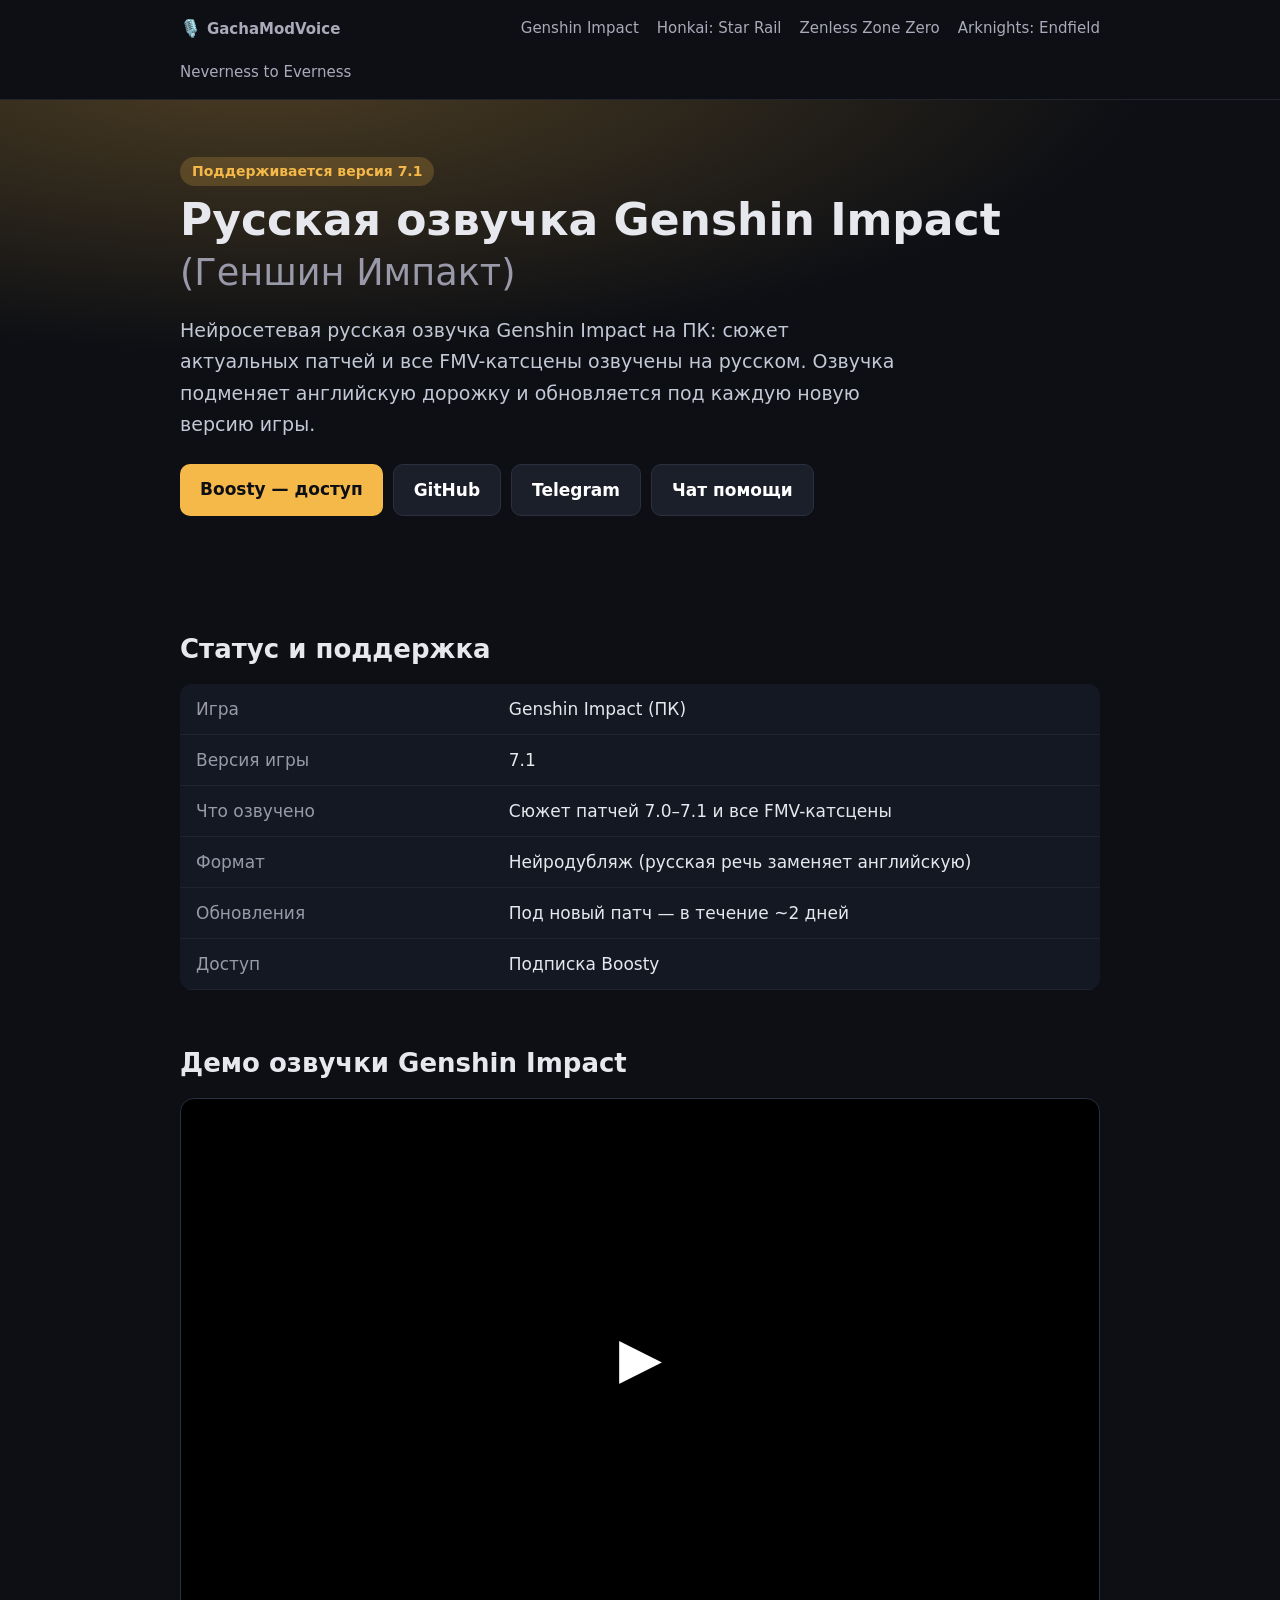
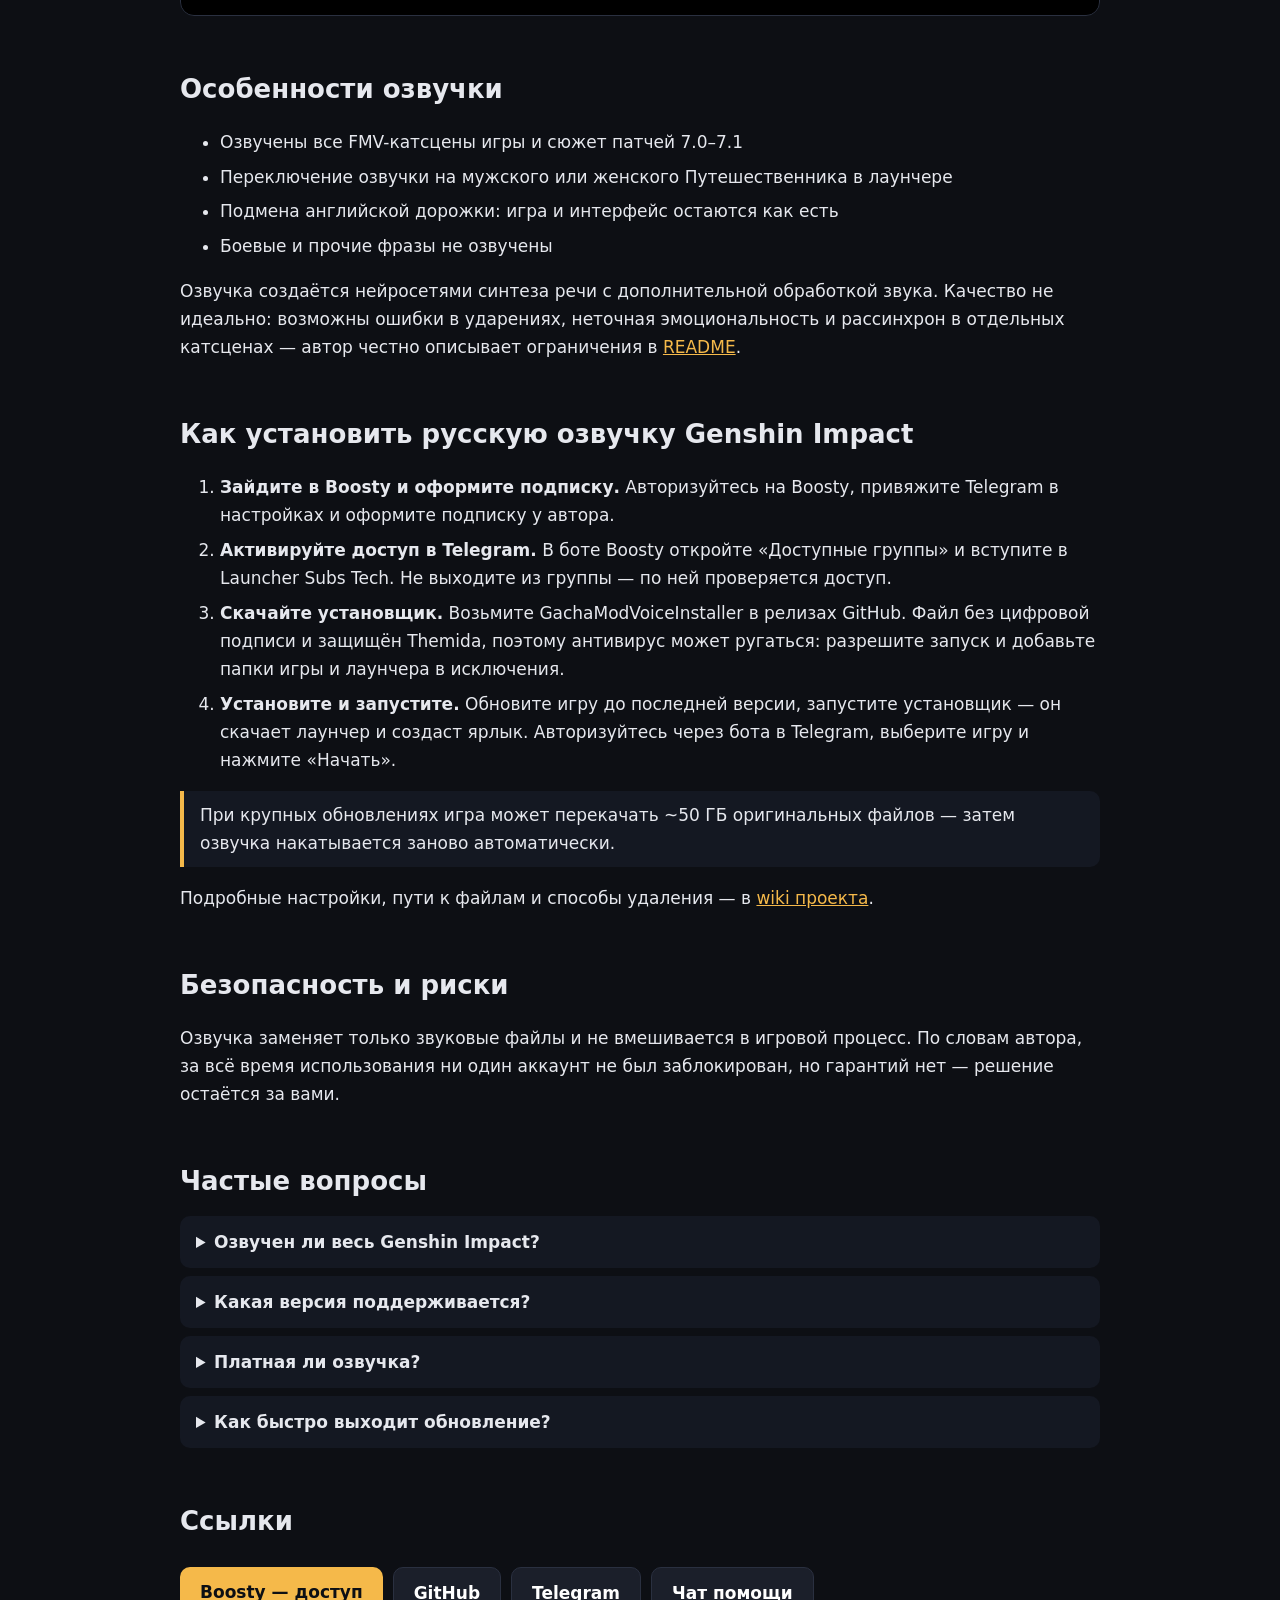
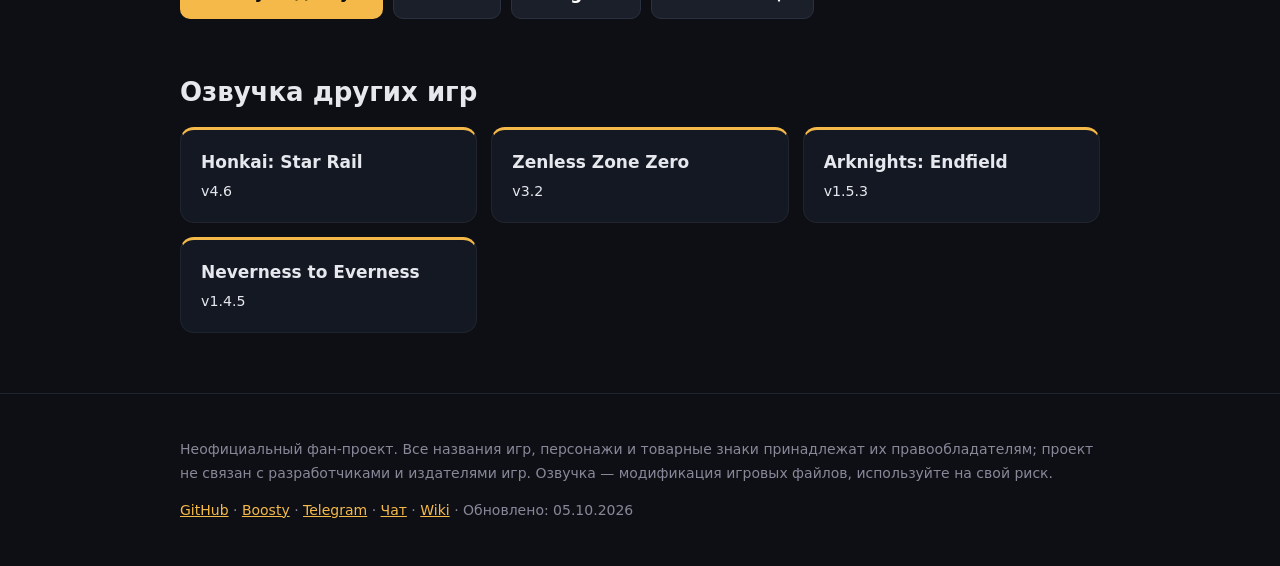
==== docs/genshin-impact/index.html @ 2dc96213 "ап" ====
<!doctype html><html lang="ru"><head><meta charset="utf-8"><meta name="viewport" content="width=device-width,initial-scale=1">
<title>Русская озвучка Genshin Impact (Геншин Импакт) на ПК — версия 7.1 | GachaModVoice</title><meta name="description" content="Русская нейроозвучка Genshin Impact на ПК: сюжет патчей 7.0–7.1 и все fmv-катсцены. Актуальная версия 7.1, демо, инструкция по установке, ссылки на Boosty, GitHub и Telegram."><link rel="canonical" href="https://kramar1337.github.io/GachaModVoice/genshin-impact/">
<meta property="og:type" content="website"><meta property="og:locale" content="ru_RU"><meta property="og:title" content="Русская озвучка Genshin Impact (Геншин Импакт) на ПК — версия 7.1 | GachaModVoice"><meta property="og:description" content="Русская нейроозвучка Genshin Impact на ПК: сюжет патчей 7.0–7.1 и все fmv-катсцены. Актуальная версия 7.1, демо, инструкция по установке, ссылки на Boosty, GitHub и Telegram."><meta property="og:url" content="https://kramar1337.github.io/GachaModVoice/genshin-impact/">
<meta name="twitter:card" content="summary"><link rel="icon" href="data:image/svg+xml,%3Csvg xmlns='http://www.w3.org/2000/svg' viewBox='0 0 100 100'%3E%3Ctext y='.9em' font-size='90'%3E🎙️%3C/text%3E%3C/svg%3E">
<link rel="stylesheet" href="../assets/style.css"><script type="application/ld+json">[{"@context": "https://schema.org", "@type": "BreadcrumbList", "itemListElement": [{"@type": "ListItem", "position": 1, "name": "GachaModVoice", "item": "https://kramar1337.github.io/GachaModVoice/"}, {"@type": "ListItem", "position": 2, "name": "Озвучка Genshin Impact", "item": "https://kramar1337.github.io/GachaModVoice/genshin-impact/"}]}, {"@context": "https://schema.org", "@type": "FAQPage", "mainEntity": [{"@type": "Question", "name": "Озвучен ли весь Genshin Impact?", "acceptedAnswer": {"@type": "Answer", "text": "Нет. Сейчас доступны катсцены и сюжет патчей 7.0–7.1. Полная озвучка игры — в планах и займёт месяцы."}}, {"@type": "Question", "name": "Какая версия поддерживается?", "acceptedAnswer": {"@type": "Answer", "text": "Genshin Impact 7.1. Под новый патч озвучка обновляется в течение ~2 дней."}}, {"@type": "Question", "name": "Платная ли озвучка?", "acceptedAnswer": {"@type": "Answer", "text": "Да, доступ к лаунчеру и готовым озвучкам открывает подписка на Boosty: она покрывает серверы, железо и разработку. Создателям контента автор выдаёт доступ бесплатно."}}, {"@type": "Question", "name": "Как быстро выходит обновление?", "acceptedAnswer": {"@type": "Answer", "text": "Когда выходит новая версия игры, озвучка обновляется под неё в течение примерно 2 дней."}}]}, {"@context": "https://schema.org", "@type": "WebPage", "name": "Русская озвучка Genshin Impact (Геншин Импакт) на ПК — версия 7.1 | GachaModVoice", "description": "Русская нейроозвучка Genshin Impact на ПК: сюжет патчей 7.0–7.1 и все fmv-катсцены. Актуальная версия 7.1, демо, инструкция по установке, ссылки на Boosty, GitHub и Telegram.", "inLanguage": "ru", "dateModified": "2026-10-05", "url": "https://kramar1337.github.io/GachaModVoice/genshin-impact/"}]</script></head><body><style>:root{--a:#f5b94a}</style><header class="t"><div class="w"><b>🎙️ <a href="../">GachaModVoice</a></b><a href="../genshin-impact/">Genshin Impact</a><a href="../honkai-star-rail/">Honkai: Star Rail</a><a href="../zenless-zone-zero/">Zenless Zone Zero</a><a href="../arknights-endfield/">Arknights: Endfield</a><a href="../neverness-to-everness/">Neverness to Everness</a></div></header><main><section class="hero"><div class="w"><span class="badge">Поддерживается версия 7.1</span>
<h1>Русская озвучка Genshin Impact <small style="font-weight:400;color:#99a">(Геншин Импакт)</small></h1><p class="lead">Нейросетевая русская озвучка Genshin Impact на ПК: сюжет актуальных патчей и все FMV-катсцены озвучены на русском. Озвучка подменяет английскую дорожку и обновляется под каждую новую версию игры.</p><div class="btns"><a class="btn p" href="https://boosty.to/kramar1337">Boosty — доступ</a><a class="btn" href="https://github.com/Kramar1337/GachaModVoice">GitHub</a><a class="btn" href="https://t.me/GachaModVoice">Telegram</a><a class="btn" href="https://t.me/GachaModVoiceChat">Чат помощи</a></div></div></section><div class="w">
<h2>Статус и поддержка</h2><table><tr><td>Игра</td><td>Genshin Impact (ПК)</td></tr><tr><td>Версия игры</td><td>7.1</td></tr><tr><td>Что озвучено</td><td>Сюжет патчей 7.0–7.1 и все FMV-катсцены</td></tr><tr><td>Формат</td><td>Нейродубляж (русская речь заменяет английскую)</td></tr><tr><td>Обновления</td><td>Под новый патч — в течение ~2 дней</td></tr><tr><td>Доступ</td><td>Подписка Boosty</td></tr></table>
<h2>Демо озвучки Genshin Impact</h2><div class="demo" data-id="2fbrGOjHxRE" style="background-image:url(https://i.ytimg.com/vi/2fbrGOjHxRE/hqdefault.jpg)"><button aria-label="Смотреть демо озвучки Genshin Impact">▶</button></div>
<h2>Особенности озвучки</h2><ul class="f"><li>Озвучены все FMV-катсцены игры и сюжет патчей 7.0–7.1</li><li>Переключение озвучки на мужского или женского Путешественника в лаунчере</li><li>Подмена английской дорожки: игра и интерфейс остаются как есть</li><li>Боевые и прочие фразы не озвучены</li></ul>
<p>Озвучка создаётся нейросетями синтеза речи с дополнительной обработкой звука. Качество не идеально: возможны ошибки в ударениях, неточная эмоциональность и рассинхрон в отдельных катсценах — автор честно описывает ограничения в <a href="https://github.com/Kramar1337/GachaModVoice#readme">README</a>.</p>
<h2>Как установить русскую озвучку Genshin Impact</h2><ol><li><b>Зайдите в Boosty и оформите подписку.</b> Авторизуйтесь на Boosty, привяжите Telegram в настройках и оформите подписку у автора.</li><li><b>Активируйте доступ в Telegram.</b> В боте Boosty откройте «Доступные группы» и вступите в Launcher Subs Tech. Не выходите из группы — по ней проверяется доступ.</li><li><b>Скачайте установщик.</b> Возьмите GachaModVoiceInstaller в релизах GitHub. Файл без цифровой подписи и защищён Themida, поэтому антивирус может ругаться: разрешите запуск и добавьте папки игры и лаунчера в исключения.</li><li><b>Установите и запустите.</b> Обновите игру до последней версии, запустите установщик — он скачает лаунчер и создаст ярлык. Авторизуйтесь через бота в Telegram, выберите игру и нажмите «Начать».</li></ol><div class="note">При крупных обновлениях игра может перекачать ~50 ГБ оригинальных файлов — затем озвучка накатывается заново автоматически.</div>
<p>Подробные настройки, пути к файлам и способы удаления — в <a href="https://github.com/Kramar1337/GachaModVoice/wiki">wiki проекта</a>.</p>
<h2>Безопасность и риски</h2><p>Озвучка заменяет только звуковые файлы и не вмешивается в игровой процесс. По словам автора, за всё время использования ни один аккаунт не был заблокирован, но гарантий нет — решение остаётся за вами.</p>
<h2>Частые вопросы</h2><details><summary>Озвучен ли весь Genshin Impact?</summary><p>Нет. Сейчас доступны катсцены и сюжет патчей 7.0–7.1. Полная озвучка игры — в планах и займёт месяцы.</p></details><details><summary>Какая версия поддерживается?</summary><p>Genshin Impact 7.1. Под новый патч озвучка обновляется в течение ~2 дней.</p></details><details><summary>Платная ли озвучка?</summary><p>Да, доступ к лаунчеру и готовым озвучкам открывает подписка на Boosty: она покрывает серверы, железо и разработку. Создателям контента автор выдаёт доступ бесплатно.</p></details><details><summary>Как быстро выходит обновление?</summary><p>Когда выходит новая версия игры, озвучка обновляется под неё в течение примерно 2 дней.</p></details><h2>Ссылки</h2><div class="btns"><a class="btn p" href="https://boosty.to/kramar1337">Boosty — доступ</a><a class="btn" href="https://github.com/Kramar1337/GachaModVoice">GitHub</a><a class="btn" href="https://t.me/GachaModVoice">Telegram</a><a class="btn" href="https://t.me/GachaModVoiceChat">Чат помощи</a></div>
<h2>Озвучка других игр</h2><div class="grid" style="--c:#f5b94a"><a class="card" href="../honkai-star-rail/"><b>Honkai: Star Rail</b><br><small>v4.6</small></a><a class="card" href="../zenless-zone-zero/"><b>Zenless Zone Zero</b><br><small>v3.2</small></a><a class="card" href="../arknights-endfield/"><b>Arknights: Endfield</b><br><small>v1.5.3</small></a><a class="card" href="../neverness-to-everness/"><b>Neverness to Everness</b><br><small>v1.4.5</small></a></div></div></main><footer><div class="w"><p>Неофициальный фан-проект. Все названия игр, персонажи и товарные знаки принадлежат их правообладателям; проект не связан с разработчиками и издателями игр. Озвучка — модификация игровых файлов, используйте на свой риск.</p>
<p><a href="https://github.com/Kramar1337/GachaModVoice">GitHub</a> · <a href="https://boosty.to/kramar1337">Boosty</a> · <a href="https://t.me/GachaModVoice">Telegram</a> · <a href="https://t.me/GachaModVoiceChat">Чат</a> · <a href="https://github.com/Kramar1337/GachaModVoice/wiki">Wiki</a> · Обновлено: 05.10.2026</p></div></footer></body></html><script>document.querySelectorAll('.demo').forEach(function(e){e.onclick=function(){e.innerHTML='<iframe src="https://www.youtube-nocookie.com/embed/'+e.dataset.id+'?autoplay=1" allow="autoplay;encrypted-media;fullscreen" allowfullscreen title="Демо озвучки"></iframe>'}})</script>
---- docs/assets/style.css ----
*{box-sizing:border-box}html{scroll-behavior:smooth}body{margin:0;font:17px/1.65 system-ui,-apple-system,"Segoe UI",Roboto,sans-serif;background:#0d0f14;color:#e6e8ee}
:root{--a:#8b9bff}a{color:var(--a)}.w{max-width:960px;margin:0 auto;padding:0 20px}
header.t{border-bottom:1px solid #20242e}header.t .w{display:flex;gap:18px;align-items:center;flex-wrap:wrap;padding:14px 20px}
header.t b{margin-right:auto}header.t a{color:#aab;text-decoration:none;font-size:15px}
.hero{padding:56px 0 36px;background:radial-gradient(900px 300px at 20% -10%,color-mix(in srgb,var(--a) 28%,transparent),transparent)}
h1{font-size:clamp(28px,5vw,44px);line-height:1.15;margin:.2em 0}h2{margin:2em 0 .5em;font-size:26px}
.lead{font-size:19px;color:#c3c8d6;max-width:720px}.badge{display:inline-block;padding:3px 12px;border-radius:99px;background:color-mix(in srgb,var(--a) 20%,transparent);color:var(--a);font-size:14px;font-weight:600}
.btns{display:flex;gap:10px;flex-wrap:wrap;margin:24px 0}.btn{padding:11px 20px;border-radius:10px;background:#1b1f2a;color:#fff;text-decoration:none;font-weight:600;border:1px solid #2a3040}
.btn.p{background:var(--a);color:#0d0f14;border:0}.btn:hover{filter:brightness(1.15)}
table{width:100%;border-collapse:collapse;background:#141822;border-radius:12px;overflow:hidden}td{padding:11px 16px;border-bottom:1px solid #20242e}td:first-child{color:#99a;width:34%}
.demo{position:relative;aspect-ratio:16/9;background:#000 center/cover;border-radius:14px;overflow:hidden;border:1px solid #2a3040}.demo button{position:absolute;inset:0;width:100%;border:0;background:rgba(0,0,0,.35);color:#fff;font-size:56px;cursor:pointer}.demo iframe{width:100%;height:100%;border:0}
ul.f li,ol li{margin:.4em 0}.card{background:#141822;border:1px solid #20242e;border-radius:14px;padding:18px 20px}
.note{border-left:4px solid var(--a);padding:10px 16px;background:#141822;border-radius:0 10px 10px 0;margin:16px 0}
details{background:#141822;border-radius:10px;padding:12px 16px;margin:8px 0}summary{cursor:pointer;font-weight:600}
.grid{display:grid;grid-template-columns:repeat(auto-fit,minmax(260px,1fr));gap:14px}.grid a.card{text-decoration:none;color:inherit;border-top:3px solid var(--c)}.grid a.card:hover{background:#1a1f2b}
footer{margin-top:60px;padding:30px 0;border-top:1px solid #20242e;color:#889;font-size:14px}
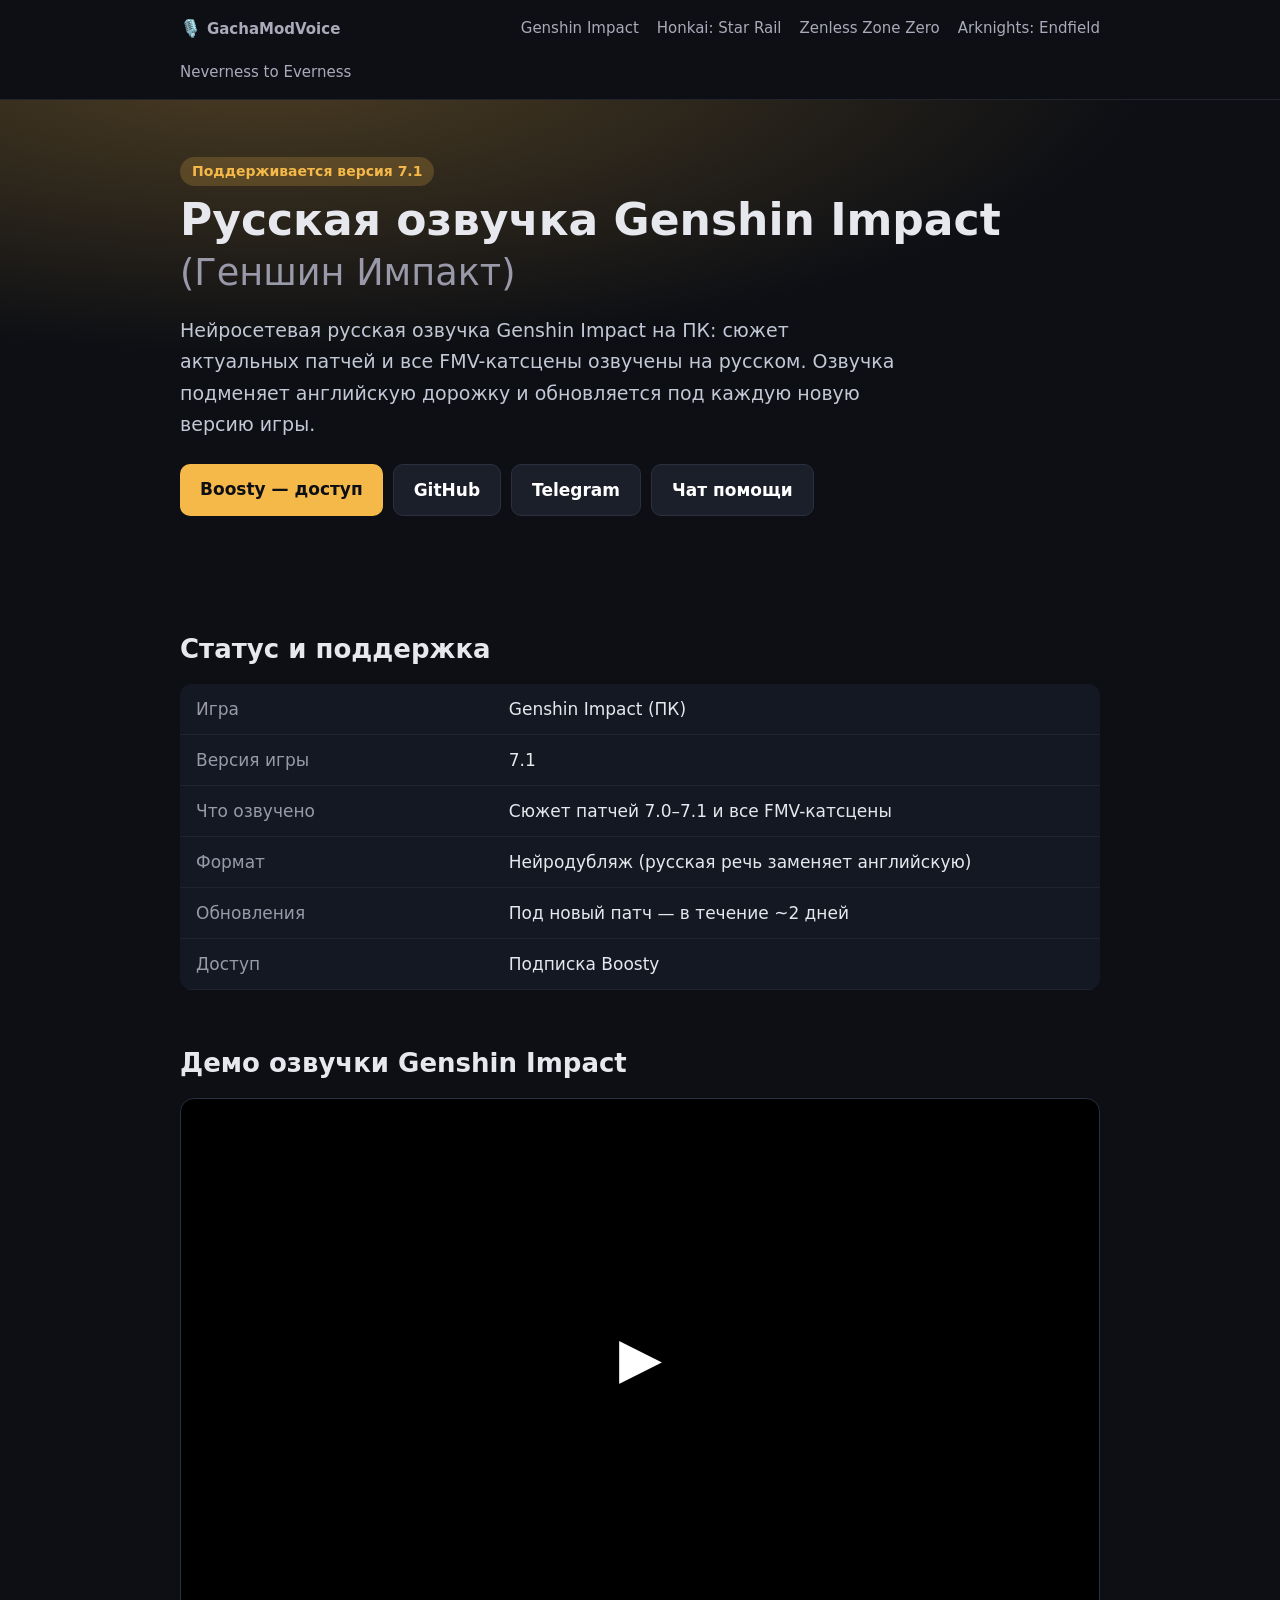
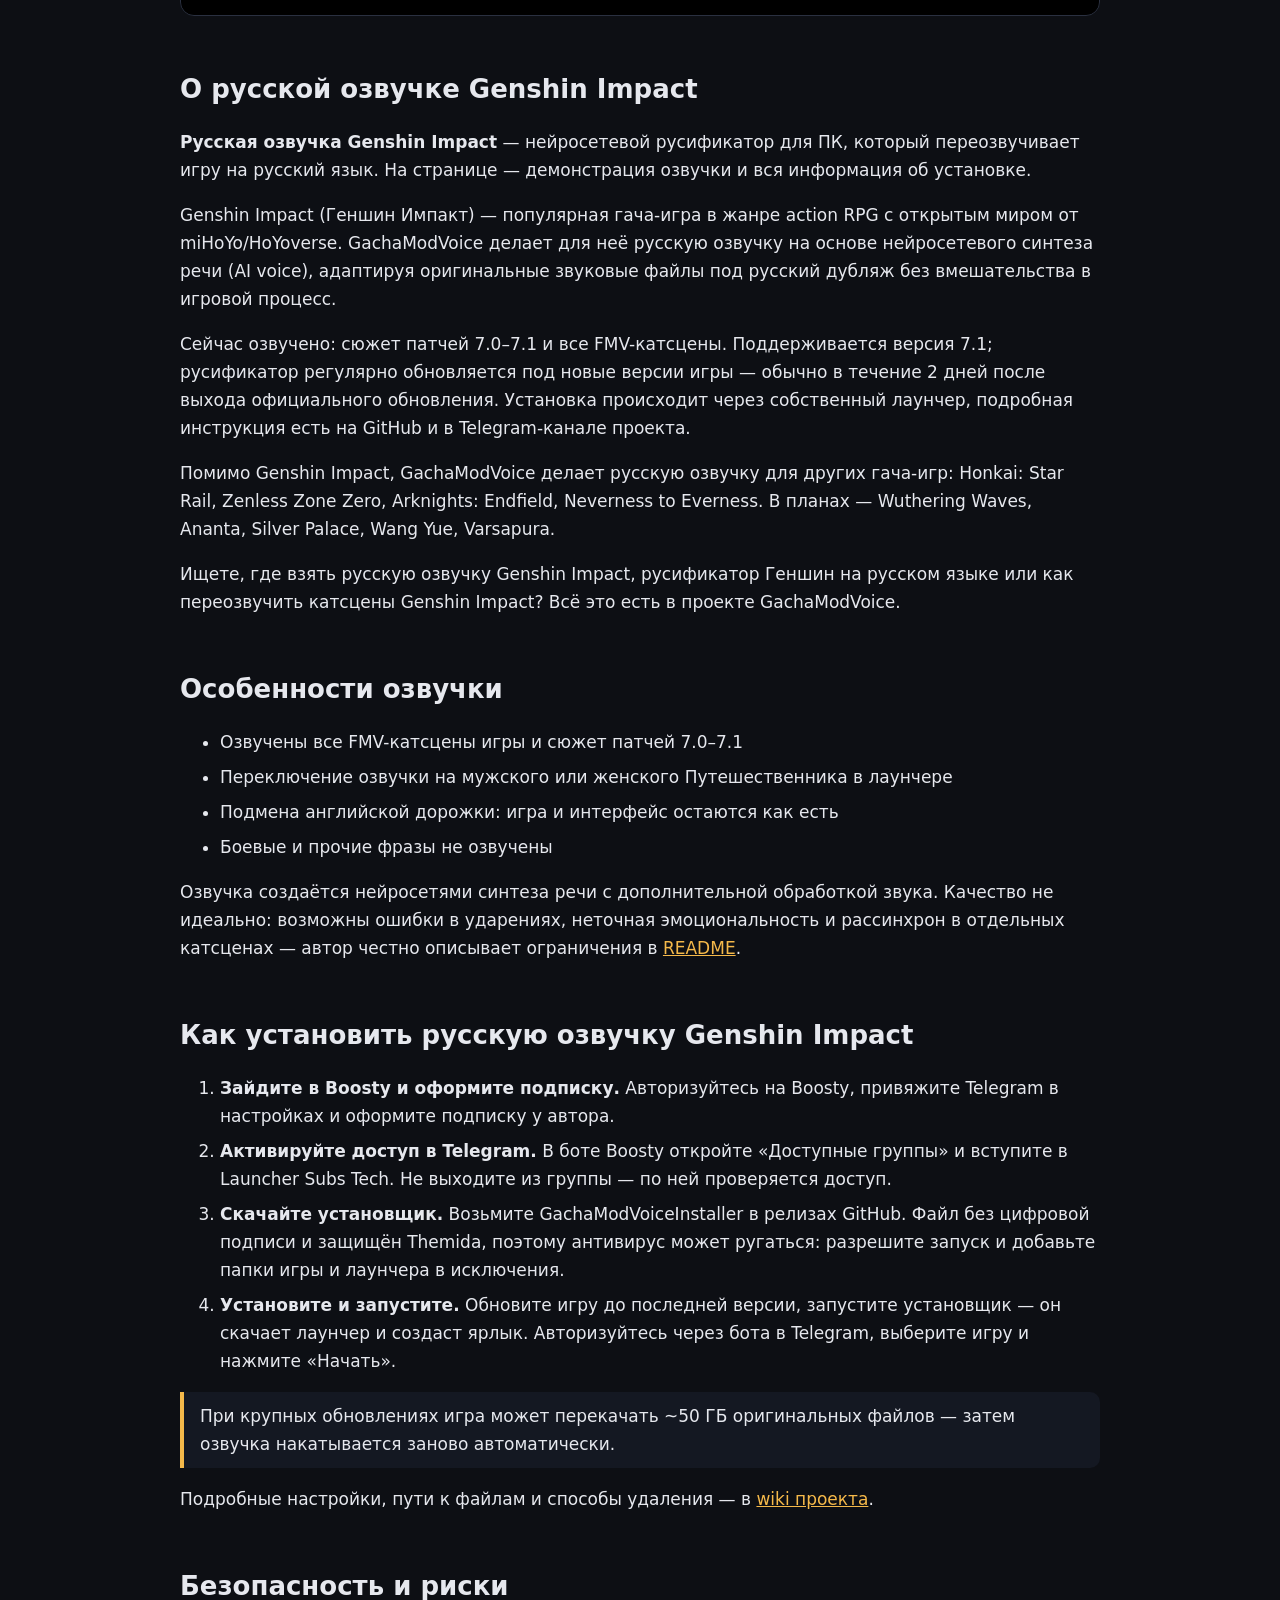
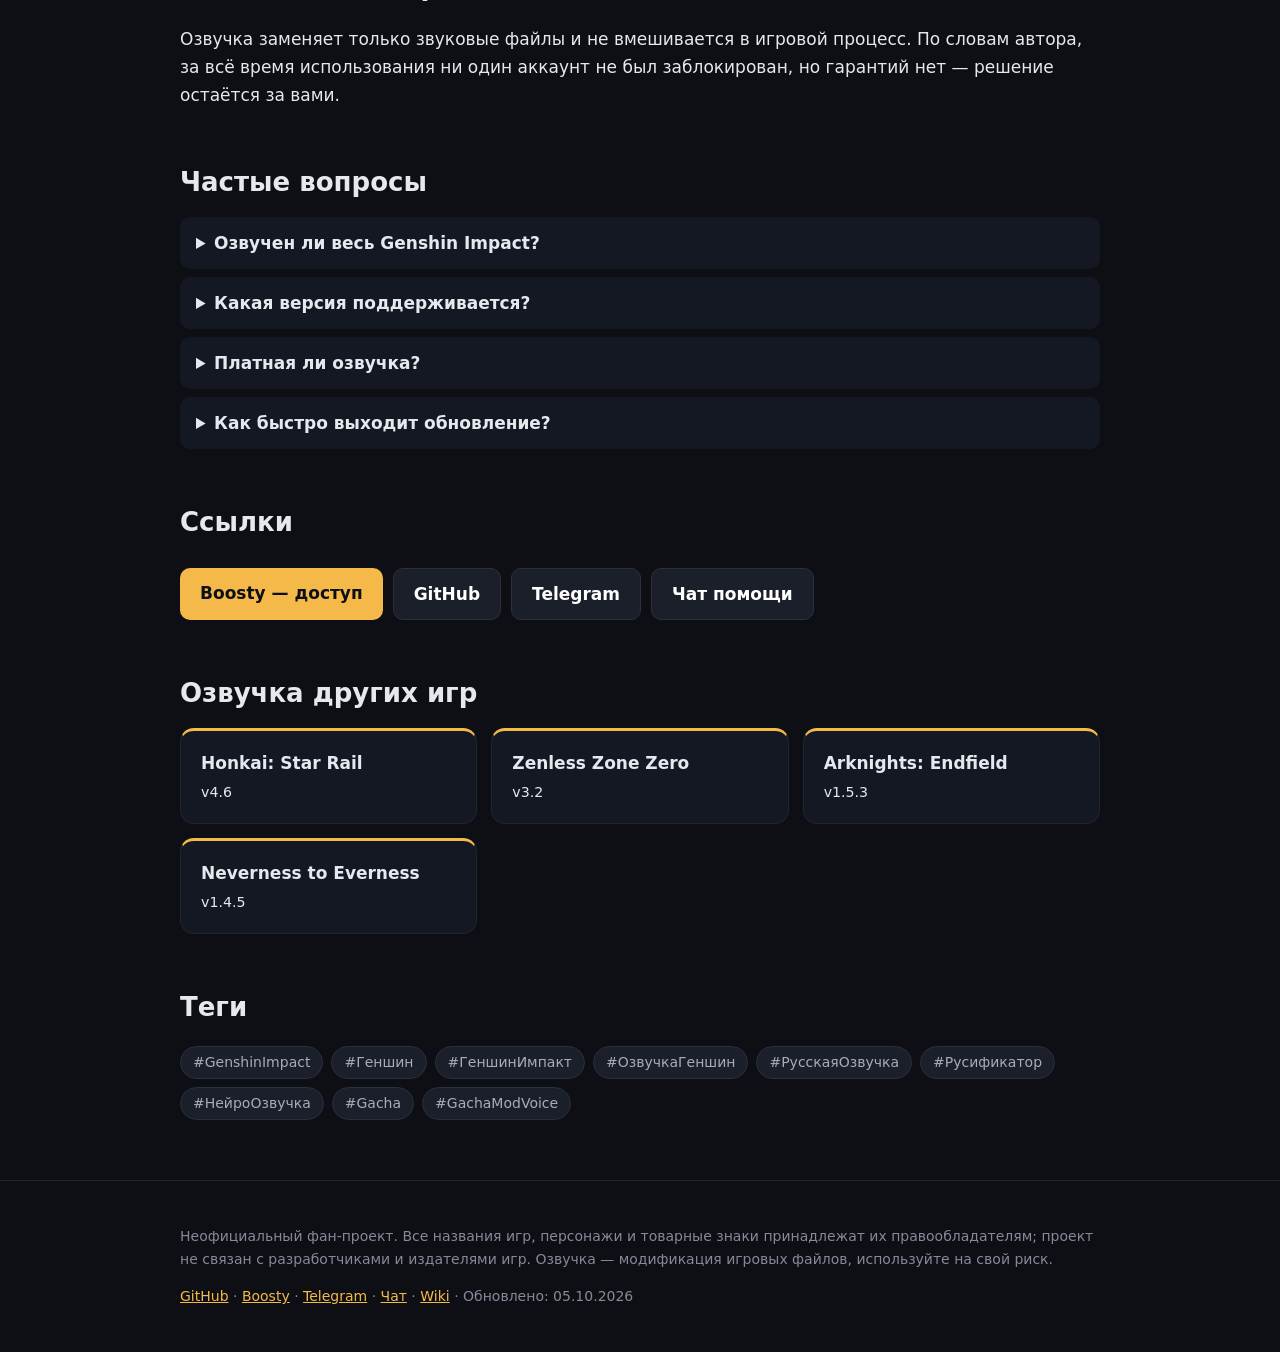
==== commit 6f8dc60c: "уп" ====
--- a/docs/genshin-impact/index.html
+++ b/docs/genshin-impact/index.html
@@ -5,12 +5,12 @@
 <link rel="stylesheet" href="../assets/style.css"><script type="application/ld+json">[{"@context": "https://schema.org", "@type": "BreadcrumbList", "itemListElement": [{"@type": "ListItem", "position": 1, "name": "GachaModVoice", "item": "https://kramar1337.github.io/GachaModVoice/"}, {"@type": "ListItem", "position": 2, "name": "Озвучка Genshin Impact", "item": "https://kramar1337.github.io/GachaModVoice/genshin-impact/"}]}, {"@context": "https://schema.org", "@type": "FAQPage", "mainEntity": [{"@type": "Question", "name": "Озвучен ли весь Genshin Impact?", "acceptedAnswer": {"@type": "Answer", "text": "Нет. Сейчас доступны катсцены и сюжет патчей 7.0–7.1. Полная озвучка игры — в планах и займёт месяцы."}}, {"@type": "Question", "name": "Какая версия поддерживается?", "acceptedAnswer": {"@type": "Answer", "text": "Genshin Impact 7.1. Под новый патч озвучка обновляется в течение ~2 дней."}}, {"@type": "Question", "name": "Платная ли озвучка?", "acceptedAnswer": {"@type": "Answer", "text": "Да, доступ к лаунчеру и готовым озвучкам открывает подписка на Boosty: она покрывает серверы, железо и разработку. Создателям контента автор выдаёт доступ бесплатно."}}, {"@type": "Question", "name": "Как быстро выходит обновление?", "acceptedAnswer": {"@type": "Answer", "text": "Когда выходит новая версия игры, озвучка обновляется под неё в течение примерно 2 дней."}}]}, {"@context": "https://schema.org", "@type": "WebPage", "name": "Русская озвучка Genshin Impact (Геншин Импакт) на ПК — версия 7.1 | GachaModVoice", "description": "Русская нейроозвучка Genshin Impact на ПК: сюжет патчей 7.0–7.1 и все fmv-катсцены. Актуальная версия 7.1, демо, инструкция по установке, ссылки на Boosty, GitHub и Telegram.", "inLanguage": "ru", "dateModified": "2026-10-05", "url": "https://kramar1337.github.io/GachaModVoice/genshin-impact/"}]</script></head><body><style>:root{--a:#f5b94a}</style><header class="t"><div class="w"><b>🎙️ <a href="../">GachaModVoice</a></b><a href="../genshin-impact/">Genshin Impact</a><a href="../honkai-star-rail/">Honkai: Star Rail</a><a href="../zenless-zone-zero/">Zenless Zone Zero</a><a href="../arknights-endfield/">Arknights: Endfield</a><a href="../neverness-to-everness/">Neverness to Everness</a></div></header><main><section class="hero"><div class="w"><span class="badge">Поддерживается версия 7.1</span>
 <h1>Русская озвучка Genshin Impact <small style="font-weight:400;color:#99a">(Геншин Импакт)</small></h1><p class="lead">Нейросетевая русская озвучка Genshin Impact на ПК: сюжет актуальных патчей и все FMV-катсцены озвучены на русском. Озвучка подменяет английскую дорожку и обновляется под каждую новую версию игры.</p><div class="btns"><a class="btn p" href="https://boosty.to/kramar1337">Boosty — доступ</a><a class="btn" href="https://github.com/Kramar1337/GachaModVoice">GitHub</a><a class="btn" href="https://t.me/GachaModVoice">Telegram</a><a class="btn" href="https://t.me/GachaModVoiceChat">Чат помощи</a></div></div></section><div class="w">
 <h2>Статус и поддержка</h2><table><tr><td>Игра</td><td>Genshin Impact (ПК)</td></tr><tr><td>Версия игры</td><td>7.1</td></tr><tr><td>Что озвучено</td><td>Сюжет патчей 7.0–7.1 и все FMV-катсцены</td></tr><tr><td>Формат</td><td>Нейродубляж (русская речь заменяет английскую)</td></tr><tr><td>Обновления</td><td>Под новый патч — в течение ~2 дней</td></tr><tr><td>Доступ</td><td>Подписка Boosty</td></tr></table>
-<h2>Демо озвучки Genshin Impact</h2><div class="demo" data-id="2fbrGOjHxRE" style="background-image:url(https://i.ytimg.com/vi/2fbrGOjHxRE/hqdefault.jpg)"><button aria-label="Смотреть демо озвучки Genshin Impact">▶</button></div>
-<h2>Особенности озвучки</h2><ul class="f"><li>Озвучены все FMV-катсцены игры и сюжет патчей 7.0–7.1</li><li>Переключение озвучки на мужского или женского Путешественника в лаунчере</li><li>Подмена английской дорожки: игра и интерфейс остаются как есть</li><li>Боевые и прочие фразы не озвучены</li></ul>
+<h2>Демо озвучки Genshin Impact</h2><div class="demo" data-id="a3cMkVybVsI" style="background-image:url(https://i.ytimg.com/vi/a3cMkVybVsI/hqdefault.jpg)"><button aria-label="Смотреть демо озвучки Genshin Impact">▶</button></div>
+<h2>О русской озвучке Genshin Impact</h2><p><b>Русская озвучка Genshin Impact</b> — нейросетевой русификатор для ПК, который переозвучивает игру на русский язык. На странице — демонстрация озвучки и вся информация об установке.</p><p>Genshin Impact (Геншин Импакт) — популярная гача-игра в жанре action RPG с открытым миром от miHoYo/HoYoverse. GachaModVoice делает для неё русскую озвучку на основе нейросетевого синтеза речи (AI voice), адаптируя оригинальные звуковые файлы под русский дубляж без вмешательства в игровой процесс.</p><p>Сейчас озвучено: сюжет патчей 7.0–7.1 и все FMV-катсцены. Поддерживается версия 7.1; русификатор регулярно обновляется под новые версии игры — обычно в течение 2 дней после выхода официального обновления. Установка происходит через собственный лаунчер, подробная инструкция есть на GitHub и в Telegram-канале проекта.</p><p>Помимо Genshin Impact, GachaModVoice делает русскую озвучку для других гача-игр: Honkai: Star Rail, Zenless Zone Zero, Arknights: Endfield, Neverness to Everness. В планах — Wuthering Waves, Ananta, Silver Palace, Wang Yue, Varsapura.</p><p>Ищете, где взять русскую озвучку Genshin Impact, русификатор Геншин на русском языке или как переозвучить катсцены Genshin Impact? Всё это есть в проекте GachaModVoice.</p><h2>Особенности озвучки</h2><ul class="f"><li>Озвучены все FMV-катсцены игры и сюжет патчей 7.0–7.1</li><li>Переключение озвучки на мужского или женского Путешественника в лаунчере</li><li>Подмена английской дорожки: игра и интерфейс остаются как есть</li><li>Боевые и прочие фразы не озвучены</li></ul>
 <p>Озвучка создаётся нейросетями синтеза речи с дополнительной обработкой звука. Качество не идеально: возможны ошибки в ударениях, неточная эмоциональность и рассинхрон в отдельных катсценах — автор честно описывает ограничения в <a href="https://github.com/Kramar1337/GachaModVoice#readme">README</a>.</p>
 <h2>Как установить русскую озвучку Genshin Impact</h2><ol><li><b>Зайдите в Boosty и оформите подписку.</b> Авторизуйтесь на Boosty, привяжите Telegram в настройках и оформите подписку у автора.</li><li><b>Активируйте доступ в Telegram.</b> В боте Boosty откройте «Доступные группы» и вступите в Launcher Subs Tech. Не выходите из группы — по ней проверяется доступ.</li><li><b>Скачайте установщик.</b> Возьмите GachaModVoiceInstaller в релизах GitHub. Файл без цифровой подписи и защищён Themida, поэтому антивирус может ругаться: разрешите запуск и добавьте папки игры и лаунчера в исключения.</li><li><b>Установите и запустите.</b> Обновите игру до последней версии, запустите установщик — он скачает лаунчер и создаст ярлык. Авторизуйтесь через бота в Telegram, выберите игру и нажмите «Начать».</li></ol><div class="note">При крупных обновлениях игра может перекачать ~50 ГБ оригинальных файлов — затем озвучка накатывается заново автоматически.</div>
 <p>Подробные настройки, пути к файлам и способы удаления — в <a href="https://github.com/Kramar1337/GachaModVoice/wiki">wiki проекта</a>.</p>
 <h2>Безопасность и риски</h2><p>Озвучка заменяет только звуковые файлы и не вмешивается в игровой процесс. По словам автора, за всё время использования ни один аккаунт не был заблокирован, но гарантий нет — решение остаётся за вами.</p>
 <h2>Частые вопросы</h2><details><summary>Озвучен ли весь Genshin Impact?</summary><p>Нет. Сейчас доступны катсцены и сюжет патчей 7.0–7.1. Полная озвучка игры — в планах и займёт месяцы.</p></details><details><summary>Какая версия поддерживается?</summary><p>Genshin Impact 7.1. Под новый патч озвучка обновляется в течение ~2 дней.</p></details><details><summary>Платная ли озвучка?</summary><p>Да, доступ к лаунчеру и готовым озвучкам открывает подписка на Boosty: она покрывает серверы, железо и разработку. Создателям контента автор выдаёт доступ бесплатно.</p></details><details><summary>Как быстро выходит обновление?</summary><p>Когда выходит новая версия игры, озвучка обновляется под неё в течение примерно 2 дней.</p></details><h2>Ссылки</h2><div class="btns"><a class="btn p" href="https://boosty.to/kramar1337">Boosty — доступ</a><a class="btn" href="https://github.com/Kramar1337/GachaModVoice">GitHub</a><a class="btn" href="https://t.me/GachaModVoice">Telegram</a><a class="btn" href="https://t.me/GachaModVoiceChat">Чат помощи</a></div>
-<h2>Озвучка других игр</h2><div class="grid" style="--c:#f5b94a"><a class="card" href="../honkai-star-rail/"><b>Honkai: Star Rail</b><br><small>v4.6</small></a><a class="card" href="../zenless-zone-zero/"><b>Zenless Zone Zero</b><br><small>v3.2</small></a><a class="card" href="../arknights-endfield/"><b>Arknights: Endfield</b><br><small>v1.5.3</small></a><a class="card" href="../neverness-to-everness/"><b>Neverness to Everness</b><br><small>v1.4.5</small></a></div></div></main><footer><div class="w"><p>Неофициальный фан-проект. Все названия игр, персонажи и товарные знаки принадлежат их правообладателям; проект не связан с разработчиками и издателями игр. Озвучка — модификация игровых файлов, используйте на свой риск.</p>
+<h2>Озвучка других игр</h2><div class="grid" style="--c:#f5b94a"><a class="card" href="../honkai-star-rail/"><b>Honkai: Star Rail</b><br><small>v4.6</small></a><a class="card" href="../zenless-zone-zero/"><b>Zenless Zone Zero</b><br><small>v3.2</small></a><a class="card" href="../arknights-endfield/"><b>Arknights: Endfield</b><br><small>v1.5.3</small></a><a class="card" href="../neverness-to-everness/"><b>Neverness to Everness</b><br><small>v1.4.5</small></a></div><h2>Теги</h2><p class="tags"><span>#GenshinImpact</span><span>#Геншин</span><span>#ГеншинИмпакт</span><span>#ОзвучкаГеншин</span><span>#РусскаяОзвучка</span><span>#Русификатор</span><span>#НейроОзвучка</span><span>#Gacha</span><span>#GachaModVoice</span></p></div></main><footer><div class="w"><p>Неофициальный фан-проект. Все названия игр, персонажи и товарные знаки принадлежат их правообладателям; проект не связан с разработчиками и издателями игр. Озвучка — модификация игровых файлов, используйте на свой риск.</p>
 <p><a href="https://github.com/Kramar1337/GachaModVoice">GitHub</a> · <a href="https://boosty.to/kramar1337">Boosty</a> · <a href="https://t.me/GachaModVoice">Telegram</a> · <a href="https://t.me/GachaModVoiceChat">Чат</a> · <a href="https://github.com/Kramar1337/GachaModVoice/wiki">Wiki</a> · Обновлено: 05.10.2026</p></div></footer></body></html><script>document.querySelectorAll('.demo').forEach(function(e){e.onclick=function(){e.innerHTML='<iframe src="https://www.youtube-nocookie.com/embed/'+e.dataset.id+'?autoplay=1" allow="autoplay;encrypted-media;fullscreen" allowfullscreen title="Демо озвучки"></iframe>'}})</script>
--- a/docs/assets/style.css
+++ b/docs/assets/style.css
@@ -13,4 +13,5 @@
 .note{border-left:4px solid var(--a);padding:10px 16px;background:#141822;border-radius:0 10px 10px 0;margin:16px 0}
 details{background:#141822;border-radius:10px;padding:12px 16px;margin:8px 0}summary{cursor:pointer;font-weight:600}
 .grid{display:grid;grid-template-columns:repeat(auto-fit,minmax(260px,1fr));gap:14px}.grid a.card{text-decoration:none;color:inherit;border-top:3px solid var(--c)}.grid a.card:hover{background:#1a1f2b}
+.tags{display:flex;flex-wrap:wrap;gap:8px}.tags span{padding:4px 12px;border-radius:99px;background:#1b1f2a;border:1px solid #2a3040;color:#aab;font-size:14px}
 footer{margin-top:60px;padding:30px 0;border-top:1px solid #20242e;color:#889;font-size:14px}
